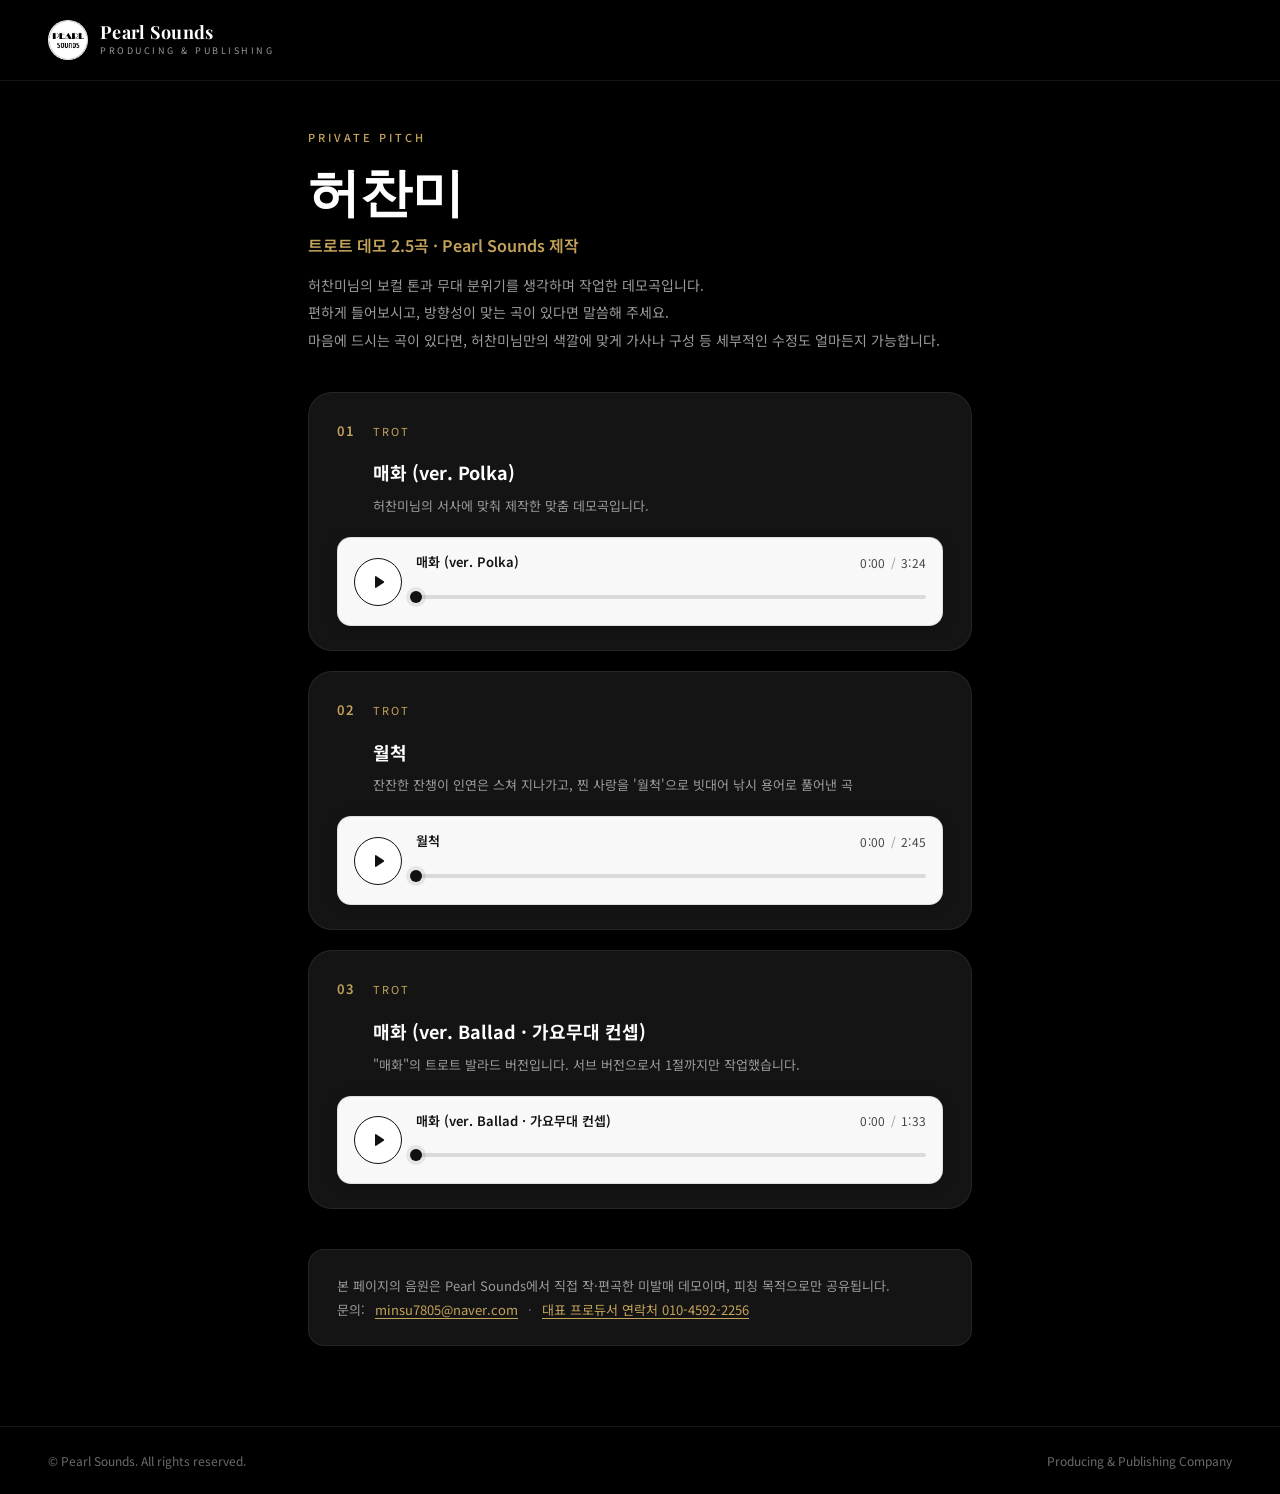
==== pitch/heochanmi/index.html @ 06e09bcd "피칭 폴더명 heochanni를 heochanmi로 수정하고 구 URL 리다이렉트 추가 Co-authored-by: Cursor <cursoragent@cursor.com>" ====
<!DOCTYPE html>
<html lang="ko">
<head>
  <meta charset="UTF-8">
  <meta name="viewport" content="width=device-width, initial-scale=1.0">
  <meta name="referrer" content="strict-origin-when-cross-origin">
  <meta name="robots" content="noindex, nofollow">
  <title>허찬미 · 데모 피칭 | Pearl Sounds</title>
  <link rel="icon" href="/images/logo.png" type="image/png">
  <link rel="preconnect" href="https://fonts.googleapis.com">
  <link rel="preconnect" href="https://fonts.gstatic.com" crossorigin>
  <link href="https://fonts.googleapis.com/css2?family=Noto+Sans+KR:wght@300;400;500;600;700&family=Playfair+Display:wght@600;700&display=swap" rel="stylesheet">
  <link rel="stylesheet" href="/styles.css">
</head>
<body class="pitch-page">

  <header class="pitch-header">
    <a href="/" class="logo">
      <img src="/images/logo.png" alt="" class="logo-icon" width="40" height="40">
      <span class="logo-text">
        <span class="logo-name">Pearl Sounds</span>
        <span class="logo-tagline">PRODUCING &amp; PUBLISHING</span>
      </span>
    </a>
  </header>

  <main class="pitch-main">
    <section class="pitch-hero">
      <span class="section-label">PRIVATE PITCH</span>
      <h1 class="pitch-title">허찬미</h1>
      <p class="pitch-lead">트로트 데모 2.5곡 · Pearl Sounds 제작</p>
      <div class="pitch-desc">
        <p>허찬미님의 보컬 톤과 무대 분위기를 생각하며 작업한 데모곡입니다.</p>
        <p>편하게 들어보시고, 방향성이 맞는 곡이 있다면 말씀해 주세요.</p>
        <p>마음에 드시는 곡이 있다면, 허찬미님만의 색깔에 맞게 가사나 구성 등 세부적인 수정도 얼마든지 가능합니다.</p>
      </div>
    </section>

    <section class="pitch-tracks">
      <div class="pitch-track-list" id="pitch-track-list"></div>
    </section>

    <section class="pitch-note">
      <p>본 페이지의 음원은 Pearl Sounds에서 직접 작·편곡한 미발매 데모이며, 피칭 목적으로만 공유됩니다.</p>
      <p class="pitch-contact">
        문의:
        <a href="mailto:minsu7805@naver.com">minsu7805@naver.com</a>
        <span class="pitch-contact-sep">·</span>
        <a href="tel:010-4592-2256">대표 프로듀서 연락처 010-4592-2256</a>
      </p>
    </section>
  </main>

  <footer class="footer pitch-footer">
    <span>© Pearl Sounds. All rights reserved.</span>
    <span>Producing &amp; Publishing Company</span>
  </footer>

  <script src="/audio-player.js"></script>
  <script src="/pitch/pitch.js"></script>
  <script src="/pitch/heochanmi/tracks.js"></script>
</body>
</html>
---- styles.css ----
/* ===== Reset & Variables ===== */
*, *::before, *::after {
  box-sizing: border-box;
  margin: 0;
  padding: 0;
}

:root {
  --bg: #000000;
  --bg-card: #141414;
  --bg-card-hover: #1a1a1a;
  --bg-glass: rgba(20, 20, 20, 0.75);
  --gold: #c4a35a;
  --gold-light: #d4b56a;
  --text: #ffffff;
  --text-muted: #9a9a9a;
  --text-dim: #6b6b6b;
  --border: rgba(255, 255, 255, 0.08);
  --border-light: rgba(255, 255, 255, 0.15);
  --radius: 16px;
  --radius-lg: 24px;
  --font-sans: 'Noto Sans KR', -apple-system, BlinkMacSystemFont, sans-serif;
  --font-serif: 'Playfair Display', Georgia, serif;
  --font-slogan: 'Cormorant Garamond', Georgia, serif;
  --max-width: 1200px;
  --header-h: 72px;
}

html {
  scroll-behavior: smooth;
}

body {
  font-family: var(--font-sans);
  background: var(--bg);
  color: var(--text);
  line-height: 1.6;
  -webkit-font-smoothing: antialiased;
}

a {
  color: inherit;
  text-decoration: none;
}

ul {
  list-style: none;
}

img {
  max-width: 100%;
  display: block;
}

/* ===== Header ===== */
.header {
  position: fixed;
  top: 0;
  left: 0;
  right: 0;
  z-index: 100;
  display: flex;
  align-items: center;
  justify-content: space-between;
  padding: 16px 48px;
  background: linear-gradient(to bottom, rgba(0,0,0,0.7) 0%, transparent 100%);
}

.logo {
  display: flex;
  align-items: center;
  gap: 12px;
}

.logo-icon {
  display: block;
  width: 40px;
  height: 40px;
  border-radius: 50%;
  object-fit: contain;
  flex-shrink: 0;
}

.logo-text {
  display: flex;
  flex-direction: column;
}

.logo-name {
  font-family: var(--font-serif);
  font-size: 18px;
  font-weight: 700;
  letter-spacing: 0.3px;
  line-height: 1.2;
}

.logo-tagline {
  font-size: 9px;
  letter-spacing: 2.5px;
  color: var(--text-muted);
  font-weight: 400;
}

.nav {
  display: flex;
  gap: 36px;
}

.nav a {
  font-size: 14px;
  color: var(--text-muted);
  transition: color 0.2s;
  letter-spacing: 0.3px;
}

.nav a:hover {
  color: var(--text);
}

.menu-toggle {
  display: none;
  flex-direction: column;
  gap: 5px;
  background: none;
  border: none;
  cursor: pointer;
  padding: 4px;
}

.menu-toggle span {
  display: block;
  width: 22px;
  height: 2px;
  background: var(--text);
  border-radius: 1px;
}

/* ===== Buttons ===== */
.btn {
  display: inline-flex;
  align-items: center;
  justify-content: center;
  padding: 14px 28px;
  border-radius: 50px;
  font-size: 14px;
  font-weight: 500;
  font-family: var(--font-sans);
  cursor: pointer;
  transition: all 0.25s ease;
  border: 1.5px solid transparent;
  white-space: nowrap;
}

.btn-primary {
  background: var(--gold);
  color: #1a1208;
  border-color: var(--gold);
}

.btn-primary:hover {
  background: var(--gold-light);
  border-color: var(--gold-light);
}

.btn-outline {
  background: transparent;
  color: var(--text);
  border-color: var(--border-light);
}

.btn-outline:hover {
  border-color: rgba(255,255,255,0.4);
  background: rgba(255,255,255,0.05);
}

.btn-full {
  width: 100%;
}

/* ===== Hero ===== */
.hero {
  position: relative;
  z-index: 1;
  min-height: 100vh;
  display: flex;
  align-items: center;
  justify-content: center;
  padding: calc(var(--header-h) + 60px) 48px 80px;
  background: transparent;
}

.hero::before {
  content: '';
  position: fixed;
  top: 0;
  left: 0;
  width: 100%;
  height: 100vh;
  background: url('images/hero-bg.png') center / cover no-repeat;
  opacity: 0.5;
  z-index: -1;
  pointer-events: none;
}

.hero-overlay {
  position: absolute;
  inset: 0;
  z-index: 0;
  background: linear-gradient(
    135deg,
    rgba(0, 0, 0, 0.6) 0%,
    rgba(0, 0, 0, 0.45) 50%,
    rgba(0, 0, 0, 0.55) 100%
  );
}

.hero-slogan {
  position: absolute;
  top: calc(var(--header-h) + 20px);
  left: 0;
  right: 0;
  width: 100%;
  margin: 0;
  padding: 0 48px;
  font-family: var(--font-slogan);
  font-size: clamp(28px, 4.5vw, 52px);
  font-weight: 300;
  letter-spacing: 0.12em;
  text-transform: uppercase;
  color: #ffffff;
  opacity: 0.7;
  line-height: 1.15;
  z-index: 0;
  pointer-events: none;
  text-align: center;
}

.hero-content {
  position: relative;
  z-index: 1;
  display: grid;
  grid-template-columns: 1fr 420px;
  gap: 48px;
  align-items: center;
  justify-items: center;
  max-width: var(--max-width);
  margin: 48px auto 0;
  width: 100%;
}

.hero-left {
  display: flex;
  flex-direction: column;
  align-items: flex-start;
  text-align: left;
  width: 100%;
  max-width: 520px;
}

.badge {
  display: inline-block;
  padding: 6px 16px;
  border: 1px solid var(--gold);
  border-radius: 50px;
  font-size: 12px;
  color: var(--gold);
  letter-spacing: 0.3px;
  margin-bottom: 24px;
}

.hero-title {
  font-size: clamp(32px, 4.5vw, 52px);
  font-weight: 700;
  line-height: 1.25;
  letter-spacing: -0.5px;
  margin-bottom: 20px;
  text-align: left;
}

.hero-desc {
  font-size: 14px;
  color: var(--text-muted);
  line-height: 1.8;
  max-width: 520px;
  margin: 0 0 32px;
  text-align: left;
}

.hero-buttons {
  display: flex;
  gap: 12px;
  flex-wrap: wrap;
  justify-content: flex-start;
}

/* Hero Card */
.hero-card {
  width: 100%;
  max-width: 420px;
  background: var(--bg-glass);
  backdrop-filter: blur(20px);
  -webkit-backdrop-filter: blur(20px);
  border: 1px solid var(--border);
  border-radius: var(--radius-lg);
  padding: 28px;
}

.hero-card-header {
  display: flex;
  justify-content: space-between;
  align-items: flex-start;
  margin-bottom: 20px;
}

.card-label {
  display: block;
  font-size: 12px;
  color: var(--text-dim);
  margin-bottom: 4px;
}

.card-title {
  font-size: 22px;
  font-weight: 700;
}

.headphone-icon {
  color: var(--text-muted);
  flex-shrink: 0;
}

.focus-list {
  display: flex;
  flex-direction: column;
  gap: 10px;
}

.focus-list li {
  display: flex;
  align-items: center;
  gap: 16px;
  background: rgba(0, 0, 0, 0.4);
  border: 1px solid var(--border);
  border-radius: 12px;
  padding: 14px 18px;
}

.focus-num {
  font-size: 13px;
  color: var(--text-dim);
  font-weight: 500;
  min-width: 22px;
}

.focus-list li div {
  display: flex;
  flex-direction: column;
  gap: 2px;
}

.focus-list li strong {
  font-size: 14px;
  font-weight: 600;
}

.focus-list li span {
  font-size: 12px;
  color: var(--text-muted);
}

/* ===== Main Sections ===== */
.main {
  position: relative;
  z-index: 2;
  background: var(--bg);
}

.section {
  padding: 80px 48px;
}

.section-inner {
  max-width: var(--max-width);
  margin: 0 auto;
}

.section-label {
  display: block;
  font-size: 11px;
  letter-spacing: 3px;
  color: var(--gold);
  font-weight: 500;
  margin-bottom: 12px;
}

.section-title {
  font-size: clamp(28px, 3.5vw, 40px);
  font-weight: 700;
  line-height: 1.3;
  letter-spacing: -0.3px;
}

/* ===== About ===== */
.about-grid {
  display: grid;
  grid-template-columns: 280px 1fr;
  gap: 60px;
  align-items: start;
}

.about-right p {
  font-size: 14px;
  color: var(--text-muted);
  line-height: 1.9;
  margin-bottom: 20px;
}

.about-right p:last-child {
  margin-bottom: 0;
}

/* ===== Services ===== */
.services .section-title {
  margin-bottom: 16px;
}

.services-note {
  margin-bottom: 32px;
  padding: 24px 28px;
  background: var(--bg-card);
  border: 1px solid var(--border);
  border-radius: var(--radius);
}

.services-note p {
  font-size: 13px;
  color: var(--text-muted);
  line-height: 1.8;
  margin-bottom: 10px;
}

.services-note p:last-child {
  margin-bottom: 0;
}

.services-grid {
  display: grid;
  grid-template-columns: repeat(3, 1fr);
  gap: 16px;
}

.service-card {
  background: var(--bg-card);
  border: 1px solid var(--border);
  border-radius: var(--radius);
  padding: 28px;
  transition: background 0.2s, border-color 0.2s;
}

.service-card:hover {
  background: var(--bg-card-hover);
  border-color: rgba(255,255,255,0.12);
}

.service-icon {
  width: 20px;
  height: 20px;
  color: var(--gold);
  margin-bottom: 16px;
}

.service-card h3 {
  font-size: 16px;
  font-weight: 600;
  margin-bottom: 10px;
}

.service-card p {
  font-size: 13px;
  color: var(--text-muted);
  line-height: 1.7;
}

/* ===== Portfolio ===== */
.portfolio .section-title {
  margin-bottom: 12px;
}

.portfolio-desc {
  font-size: 14px;
  color: var(--text-muted);
  margin-bottom: 40px;
}

.portfolio-list {
  display: flex;
  flex-direction: column;
  gap: 24px;
}

.portfolio-item {
  display: flex;
  flex-direction: column;
  gap: 20px;
}

.portfolio-section-header {
  display: flex;
  flex-direction: column;
  gap: 8px;
}

.portfolio-section-title,
.youtube-section-title {
  font-size: clamp(20px, 2.5vw, 28px);
  font-weight: 700;
  letter-spacing: -0.3px;
  color: var(--text);
}

.portfolio-section-lead {
  font-size: 16px;
  font-weight: 600;
  color: var(--text);
  line-height: 1.7;
}

.portfolio-section-desc {
  font-size: 13px;
  color: var(--text-muted);
  line-height: 1.7;
}

.portfolio-card {
  display: grid;
  grid-template-columns: 260px 1fr;
  gap: 28px;
  align-items: center;
  background: var(--bg-card);
  border: 1px solid var(--border);
  border-radius: var(--radius);
  padding: 24px 28px;
  transition: background 0.2s, border-color 0.2s;
}

.portfolio-card:hover {
  background: var(--bg-card-hover);
  border-color: rgba(255, 255, 255, 0.12);
}

.portfolio-tag {
  display: inline-block;
  font-size: 11px;
  letter-spacing: 2px;
  color: var(--gold);
  text-transform: uppercase;
  margin-bottom: 10px;
}

.portfolio-info h3 {
  font-size: 18px;
  font-weight: 700;
  margin-bottom: 8px;
}

.portfolio-info p {
  font-size: 13px;
  color: var(--text-muted);
  line-height: 1.7;
}

.portfolio-player {
  width: 100%;
  min-width: 0;
}

.portfolio-iframe {
  width: 100%;
  height: 166px;
  border: none;
  border-radius: 12px;
  display: block;
}

.portfolio-placeholder {
  display: flex;
  align-items: center;
  justify-content: center;
  min-height: 120px;
  padding: 20px;
  border: 1px dashed var(--border-light);
  border-radius: 12px;
  font-size: 13px;
  color: var(--text-dim);
  text-align: center;
  line-height: 1.7;
}

.portfolio-placeholder code {
  color: var(--gold);
  font-size: 12px;
}

.soundcloud-sections {
  display: flex;
  flex-direction: column;
  gap: 16px;
}

.soundcloud-featured {
  width: 100%;
}

.soundcloud-featured .portfolio-card--wide {
  grid-template-columns: 1fr;
  gap: 14px;
  align-items: stretch;
}

.soundcloud-featured .portfolio-info {
  display: flex;
  flex-wrap: wrap;
  align-items: baseline;
  gap: 8px 16px;
}

.soundcloud-featured .portfolio-info h3 {
  margin-bottom: 0;
}

.soundcloud-featured .portfolio-info p {
  flex: 1 1 100%;
  margin: 0;
}

.portfolio-card--wide {
  grid-template-columns: minmax(220px, 280px) 1fr;
  align-items: center;
}

.soundcloud-grid {
  display: grid;
  grid-template-columns: repeat(2, 1fr);
  gap: 16px;
}

.portfolio-card--compact {
  grid-template-columns: minmax(170px, 230px) 1fr;
  gap: 18px;
  align-items: center;
  padding: 20px 22px;
}

.portfolio-card--compact .portfolio-tag {
  margin-bottom: 8px;
}

.portfolio-card--compact .portfolio-info h3 {
  font-size: 16px;
  margin-bottom: 6px;
}

.portfolio-card--compact .portfolio-info p {
  font-size: 13px;
  line-height: 1.6;
}

.portfolio-card--compact .portfolio-iframe {
  height: 150px;
}

.portfolio-card--compact .portfolio-placeholder {
  min-height: 120px;
  padding: 16px;
}

/* ===== Custom Audio Player ===== */
.custom-audio {
  width: 100%;
}

.custom-audio__native {
  display: none;
}

.custom-audio__card {
  display: flex;
  align-items: center;
  gap: 14px;
  width: 100%;
  padding: 14px 16px;
  background: #f8f8f8;
  border: 1px solid rgba(0, 0, 0, 0.1);
  border-radius: 14px;
  box-shadow: 0 2px 12px rgba(0, 0, 0, 0.18);
}

.custom-audio__play {
  position: relative;
  flex-shrink: 0;
  display: inline-flex;
  align-items: center;
  justify-content: center;
  width: 48px;
  height: 48px;
  padding: 0;
  border: 1.5px solid #111111;
  border-radius: 50%;
  background: #ffffff;
  color: #111111;
  cursor: pointer;
  transition: background 0.2s ease, transform 0.15s ease;
  -webkit-tap-highlight-color: transparent;
  touch-action: manipulation;
}

.custom-audio__play:hover {
  background: #eeeeee;
}

.custom-audio__play:active {
  transform: scale(0.96);
}

.custom-audio__icon {
  width: 18px;
  height: 18px;
}

.custom-audio__icon--pause,
.custom-audio__spinner {
  display: none;
}

.custom-audio.is-playing .custom-audio__icon--play {
  display: none;
}

.custom-audio.is-playing .custom-audio__icon--pause {
  display: block;
}

.custom-audio.is-loading .custom-audio__icon {
  display: none;
}

.custom-audio.is-loading .custom-audio__spinner {
  display: block;
  width: 18px;
  height: 18px;
  border: 2px solid rgba(0, 0, 0, 0.15);
  border-top-color: #111111;
  border-radius: 50%;
  animation: custom-audio-spin 0.8s linear infinite;
}

@keyframes custom-audio-spin {
  to { transform: rotate(360deg); }
}

.custom-audio__body {
  flex: 1;
  min-width: 0;
  display: flex;
  flex-direction: column;
  gap: 10px;
}

.custom-audio__meta {
  display: flex;
  align-items: center;
  justify-content: space-between;
  gap: 12px;
}

.custom-audio__title {
  font-size: 13px;
  font-weight: 600;
  color: #111111;
  white-space: nowrap;
  overflow: hidden;
  text-overflow: ellipsis;
}

.custom-audio__time {
  flex-shrink: 0;
  font-size: 12px;
  font-variant-numeric: tabular-nums;
  color: rgba(0, 0, 0, 0.72);
  letter-spacing: 0.02em;
}

.custom-audio__time-sep {
  margin: 0 2px;
  opacity: 0.55;
}

.custom-audio__progress {
  position: relative;
  height: 28px;
  display: flex;
  align-items: center;
  cursor: pointer;
  touch-action: none;
  -webkit-tap-highlight-color: transparent;
  user-select: none;
  -webkit-user-select: none;
}

.custom-audio:not(.is-ready):not(.is-playing) .custom-audio__progress {
  opacity: 0.55;
  pointer-events: none;
}

.custom-audio__progress-track {
  position: relative;
  width: 100%;
  height: 4px;
  background: rgba(0, 0, 0, 0.12);
  border-radius: 999px;
  overflow: visible;
}

.custom-audio__progress-fill {
  position: absolute;
  top: 0;
  left: 0;
  height: 100%;
  width: 0;
  background: #111111;
  border-radius: inherit;
  pointer-events: none;
}

.custom-audio__progress-thumb {
  position: absolute;
  top: 50%;
  left: 0;
  width: 12px;
  height: 12px;
  margin-top: -6px;
  margin-left: -6px;
  background: #111111;
  border-radius: 50%;
  box-shadow: 0 0 0 4px rgba(0, 0, 0, 0.08);
  pointer-events: none;
  transition: transform 0.15s ease;
}

.custom-audio.is-seeking .custom-audio__progress-thumb,
.custom-audio__progress:hover .custom-audio__progress-thumb {
  transform: scale(1.15);
}

.custom-audio__error {
  display: none;
  margin-top: 8px;
  font-size: 12px;
  color: rgba(0, 0, 0, 0.55);
}

.custom-audio.is-error .custom-audio__error {
  display: block;
}

.custom-audio.is-error .custom-audio__card {
  border-color: rgba(180, 40, 40, 0.35);
  background: #fff5f5;
}

@media (max-width: 768px) {
  .custom-audio__card {
    gap: 12px;
    padding: 12px 14px;
  }

  .custom-audio__play {
    width: 44px;
    height: 44px;
  }

  .custom-audio__meta {
    flex-direction: column;
    align-items: flex-start;
    gap: 4px;
  }

  .custom-audio__title {
    width: 100%;
    font-size: 12px;
  }

  .custom-audio__progress {
    height: 32px;
  }

  .custom-audio__progress-track {
    height: 5px;
  }

  .custom-audio__progress-thumb {
    width: 14px;
    height: 14px;
    margin-top: -7px;
    margin-left: -7px;
  }
}

/* ===== Pitch Page (허찬미) ===== */
.pitch-page {
  min-height: 100vh;
}

.pitch-header {
  position: sticky;
  top: 0;
  z-index: 100;
  display: flex;
  align-items: center;
  padding: 20px 48px;
  background: rgba(0, 0, 0, 0.92);
  backdrop-filter: blur(12px);
  border-bottom: 1px solid var(--border);
}

.pitch-main {
  max-width: 760px;
  margin: 0 auto;
  padding: 48px 48px 80px;
}

.pitch-hero {
  margin-bottom: 40px;
}

.pitch-title {
  font-family: var(--font-serif);
  font-size: clamp(36px, 6vw, 52px);
  font-weight: 700;
  line-height: 1.2;
  margin-bottom: 12px;
}

.pitch-lead {
  font-size: 16px;
  font-weight: 600;
  color: var(--gold);
  margin-bottom: 16px;
}

.pitch-desc {
  font-size: 14px;
  color: var(--text-muted);
  line-height: 1.55;
}

.pitch-desc p + p {
  margin-top: 6px;
}

.pitch-track-list {
  display: flex;
  flex-direction: column;
  gap: 20px;
}

.pitch-track-card {
  background: var(--bg-card);
  border: 1px solid var(--border);
  border-radius: var(--radius-lg);
  padding: 24px 28px;
  display: flex;
  flex-direction: column;
  gap: 20px;
}

.pitch-track-head {
  display: flex;
  gap: 18px;
  align-items: flex-start;
}

.pitch-track-num {
  flex-shrink: 0;
  font-size: 13px;
  font-weight: 600;
  color: var(--gold);
  letter-spacing: 0.08em;
  padding-top: 4px;
}

.pitch-track-info h2 {
  font-size: 18px;
  font-weight: 700;
  margin: 8px 0;
}

.pitch-track-info p {
  font-size: 13px;
  color: var(--text-muted);
  line-height: 1.7;
}

.pitch-track-info p + p {
  margin-top: 8px;
}

.pitch-track-player {
  width: 100%;
}

.pitch-note {
  margin-top: 40px;
  padding: 24px 28px;
  background: var(--bg-card);
  border: 1px solid var(--border);
  border-radius: var(--radius);
}

.pitch-note p {
  font-size: 13px;
  color: var(--text-muted);
  line-height: 1.8;
}

.pitch-note a {
  color: var(--gold);
  text-decoration: underline;
  text-underline-offset: 3px;
}

.pitch-contact {
  display: flex;
  flex-wrap: wrap;
  align-items: center;
  gap: 6px 10px;
}

.pitch-contact-sep {
  color: var(--text-dim);
}

.pitch-footer {
  margin-top: auto;
}

@media (max-width: 768px) {
  .pitch-header {
    padding: 16px 24px;
  }

  .pitch-main {
    padding: 32px 24px 60px;
  }

  .pitch-track-card {
    padding: 20px 22px;
  }

  .pitch-track-head {
    gap: 14px;
  }
}

/* ===== YouTube Previews ===== */
.youtube-section {
  display: flex;
  flex-direction: column;
  gap: 20px;
}

.youtube-grid {
  display: grid;
  grid-template-columns: repeat(3, 1fr);
  gap: 16px;
}

.youtube-card {
  background: var(--bg-card);
  border: 1px solid var(--border);
  border-radius: var(--radius);
  overflow: hidden;
  transition: border-color 0.2s;
}

.youtube-card:hover {
  border-color: rgba(255, 255, 255, 0.12);
}

.youtube-embed {
  position: relative;
  width: 100%;
  padding-bottom: 56.25%;
  background: #000;
}

.youtube-embed iframe {
  position: absolute;
  inset: 0;
  width: 100%;
  height: 100%;
  border: none;
}

.youtube-title {
  padding: 14px 16px;
  font-size: 13px;
  color: var(--text-muted);
}

.youtube-placeholder {
  display: flex;
  align-items: center;
  justify-content: center;
  min-height: 160px;
  padding: 20px;
  font-size: 12px;
  color: var(--text-dim);
  text-align: center;
  line-height: 1.7;
  background: rgba(0, 0, 0, 0.3);
}

.youtube-placeholder code {
  color: var(--gold);
  font-size: 11px;
}

/* ===== Artists ===== */
.artists-box {
  display: grid;
  grid-template-columns: 1fr 380px;
  gap: 48px;
  align-items: center;
  background: var(--bg-card);
  border: 1px solid var(--border);
  border-radius: var(--radius-lg);
  padding: 48px;
}

.artists-desc {
  font-size: 14px;
  color: var(--text-muted);
  line-height: 1.8;
  margin-top: 20px;
}

.artists-desc + .artists-desc {
  margin-top: 14px;
}

.proposal-card {
  background: #f5f0e8;
  color: #1a1a1a;
  border-radius: var(--radius);
  padding: 32px;
}

.proposal-card h3 {
  font-size: 18px;
  font-weight: 700;
  margin-bottom: 20px;
}

.proposal-card ul {
  list-style: disc;
  padding-left: 20px;
}

.proposal-card li {
  font-size: 13px;
  line-height: 1.8;
  margin-bottom: 6px;
  color: #333;
}

.proposal-card li:last-child {
  margin-bottom: 0;
}

/* ===== Contact ===== */
.contact-grid {
  display: grid;
  grid-template-columns: 240px 1fr;
  gap: 48px;
  align-items: start;
}

.contact-box {
  background: var(--bg-card);
  border: 1px solid var(--border);
  border-radius: var(--radius-lg);
  padding: 40px;
}

.contact-box p {
  font-size: 14px;
  color: var(--text-muted);
  line-height: 1.8;
  margin-bottom: 28px;
}

.contact-buttons {
  display: flex;
  flex-direction: row;
  flex-wrap: wrap;
  align-items: center;
  gap: 12px;
}

.contact-btn {
  width: auto;
  max-width: 100%;
  padding: 12px 20px;
  font-size: 13px;
  white-space: nowrap;
}

/* ===== Footer ===== */
.footer {
  position: relative;
  z-index: 2;
  display: flex;
  justify-content: space-between;
  align-items: center;
  padding: 24px 48px;
  border-top: 1px solid var(--border);
  background: var(--bg);
  font-size: 12px;
  color: var(--text-dim);
}

/* ===== Responsive ===== */
@media (max-width: 1024px) {
  .hero-content {
    grid-template-columns: 1fr;
    gap: 40px;
  }

  .hero-card {
    max-width: 480px;
    margin: 0 auto;
  }

  .about-grid {
    grid-template-columns: 1fr;
    gap: 24px;
  }

  .services-grid {
    grid-template-columns: repeat(2, 1fr);
  }

  .portfolio-card {
    grid-template-columns: 1fr;
    gap: 20px;
  }

  .portfolio-card--wide {
    grid-template-columns: 1fr;
    gap: 20px;
  }

  .soundcloud-grid {
    grid-template-columns: 1fr;
  }

  .youtube-grid {
    grid-template-columns: repeat(2, 1fr);
  }

  .artists-box {
    grid-template-columns: 1fr;
    gap: 32px;
  }

  .contact-grid {
    grid-template-columns: 1fr;
    gap: 24px;
  }
}

@media (max-width: 768px) {
  .header {
    padding: 16px 24px;
  }

  .nav {
    display: none;
    position: absolute;
    top: 100%;
    left: 0;
    right: 0;
    flex-direction: column;
    gap: 0;
    background: rgba(0,0,0,0.95);
    backdrop-filter: blur(12px);
    padding: 16px 24px;
    border-bottom: 1px solid var(--border);
  }

  .nav.open {
    display: flex;
  }

  .nav a {
    padding: 12px 0;
    border-bottom: 1px solid var(--border);
  }

  .nav a:last-child {
    border-bottom: none;
  }

  .menu-toggle {
    display: flex;
  }

  .hero {
    padding: calc(var(--header-h) + 24px) 24px 48px;
  }

  .hero-slogan {
    padding: 0 24px;
    font-size: clamp(22px, 6vw, 32px);
    letter-spacing: 0.08em;
    top: calc(var(--header-h) + 12px);
  }

  .section {
    padding: 60px 24px;
  }

  .services-grid {
    grid-template-columns: 1fr;
  }

  .youtube-grid {
    grid-template-columns: 1fr;
  }

  .artists-box {
    padding: 32px 24px;
  }

  .contact-box {
    padding: 28px 24px;
  }

  .footer {
    flex-direction: column;
    gap: 8px;
    text-align: center;
    padding: 24px;
  }
}
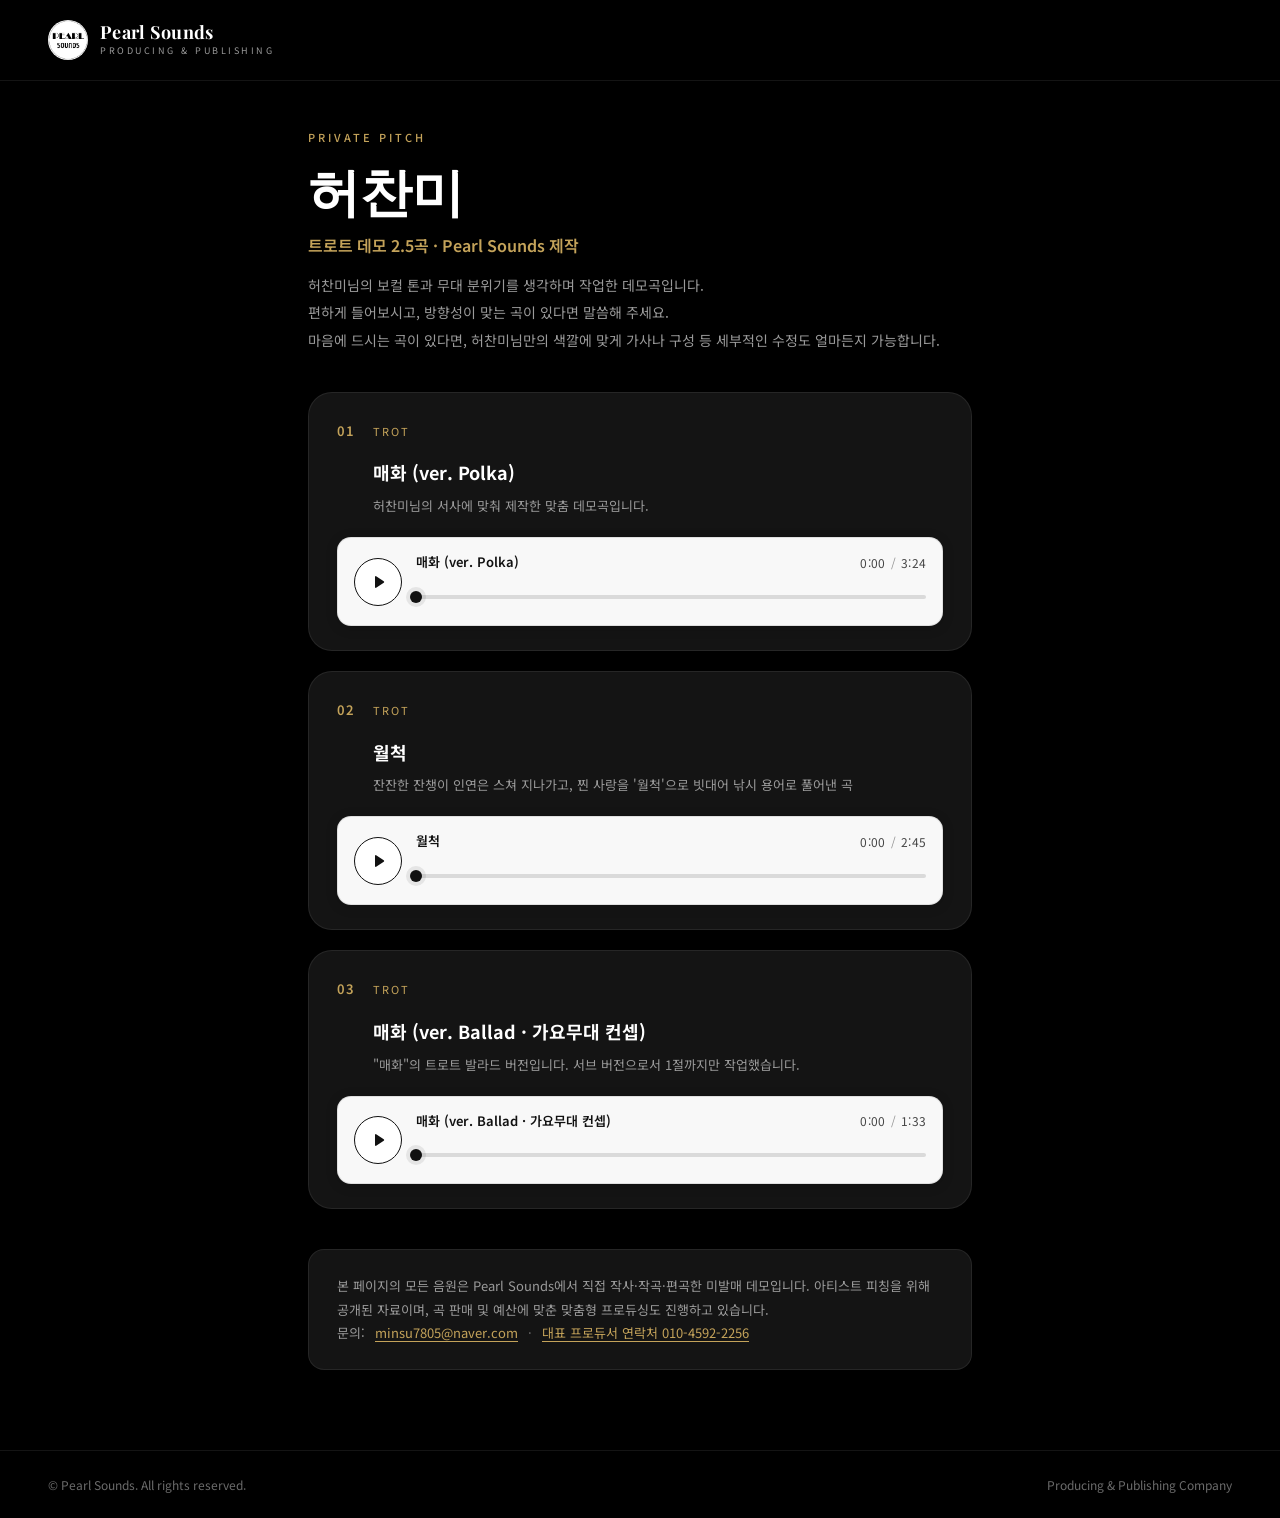
==== commit bbc080f3: "피칭 페이지 안내 문구 업데이트 Co-authored-by: Cursor <cursoragent@cursor.com>" ====
--- a/pitch/heochanmi/index.html
+++ b/pitch/heochanmi/index.html
@@ -41,7 +41,7 @@
     </section>
 
     <section class="pitch-note">
-      <p>본 페이지의 음원은 Pearl Sounds에서 직접 작·편곡한 미발매 데모이며, 피칭 목적으로만 공유됩니다.</p>
+      <p>본 페이지의 모든 음원은 Pearl Sounds에서 직접 작사·작곡·편곡한 미발매 데모입니다. 아티스트 피칭을 위해 공개된 자료이며, 곡 판매 및 예산에 맞춘 맞춤형 프로듀싱도 진행하고 있습니다.</p>
       <p class="pitch-contact">
         문의:
         <a href="mailto:minsu7805@naver.com">minsu7805@naver.com</a>
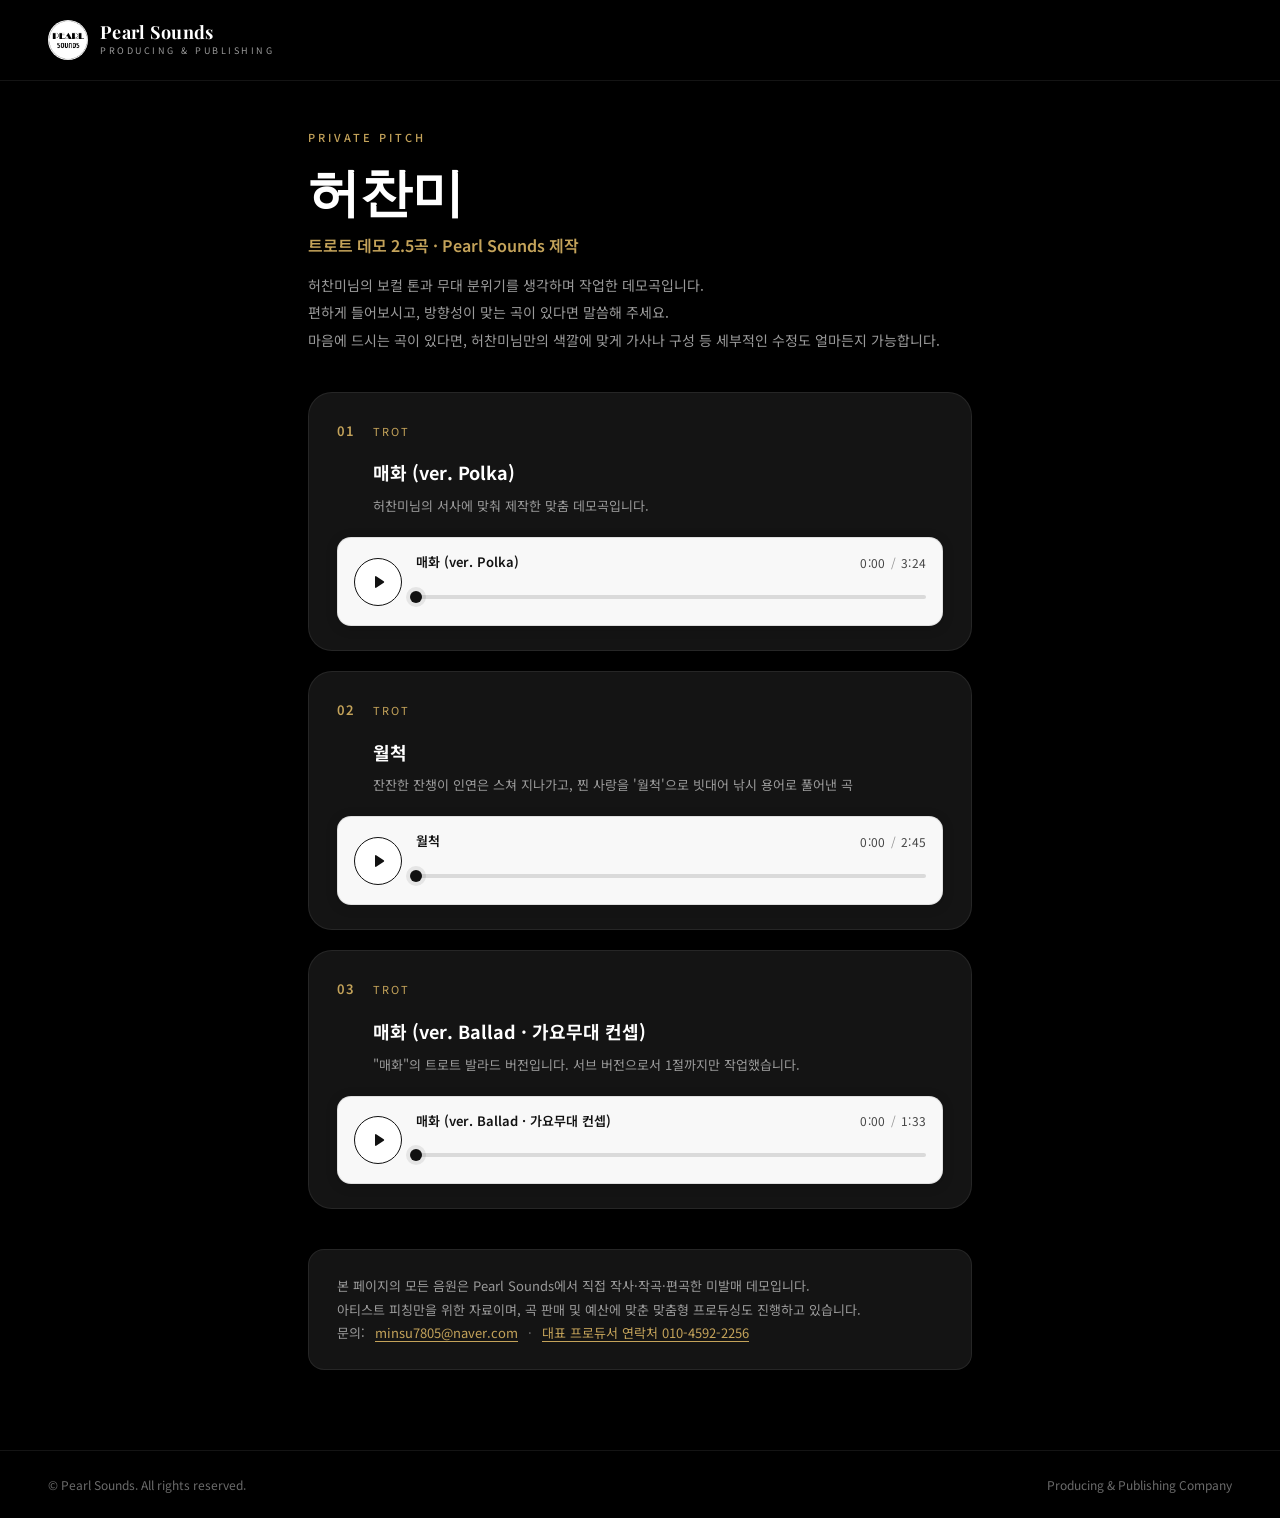
==== commit ea99782b: "피칭 페이지 안내 문구 2줄로 수정 Co-authored-by: Cursor <cursoragent@cursor.com>" ====
--- a/pitch/heochanmi/index.html
+++ b/pitch/heochanmi/index.html
@@ -41,7 +41,8 @@
     </section>
 
     <section class="pitch-note">
-      <p>본 페이지의 모든 음원은 Pearl Sounds에서 직접 작사·작곡·편곡한 미발매 데모입니다. 아티스트 피칭을 위해 공개된 자료이며, 곡 판매 및 예산에 맞춘 맞춤형 프로듀싱도 진행하고 있습니다.</p>
+      <p>본 페이지의 모든 음원은 Pearl Sounds에서 직접 작사·작곡·편곡한 미발매 데모입니다.</p>
+      <p>아티스트 피칭만을 위한 자료이며, 곡 판매 및 예산에 맞춘 맞춤형 프로듀싱도 진행하고 있습니다.</p>
       <p class="pitch-contact">
         문의:
         <a href="mailto:minsu7805@naver.com">minsu7805@naver.com</a>
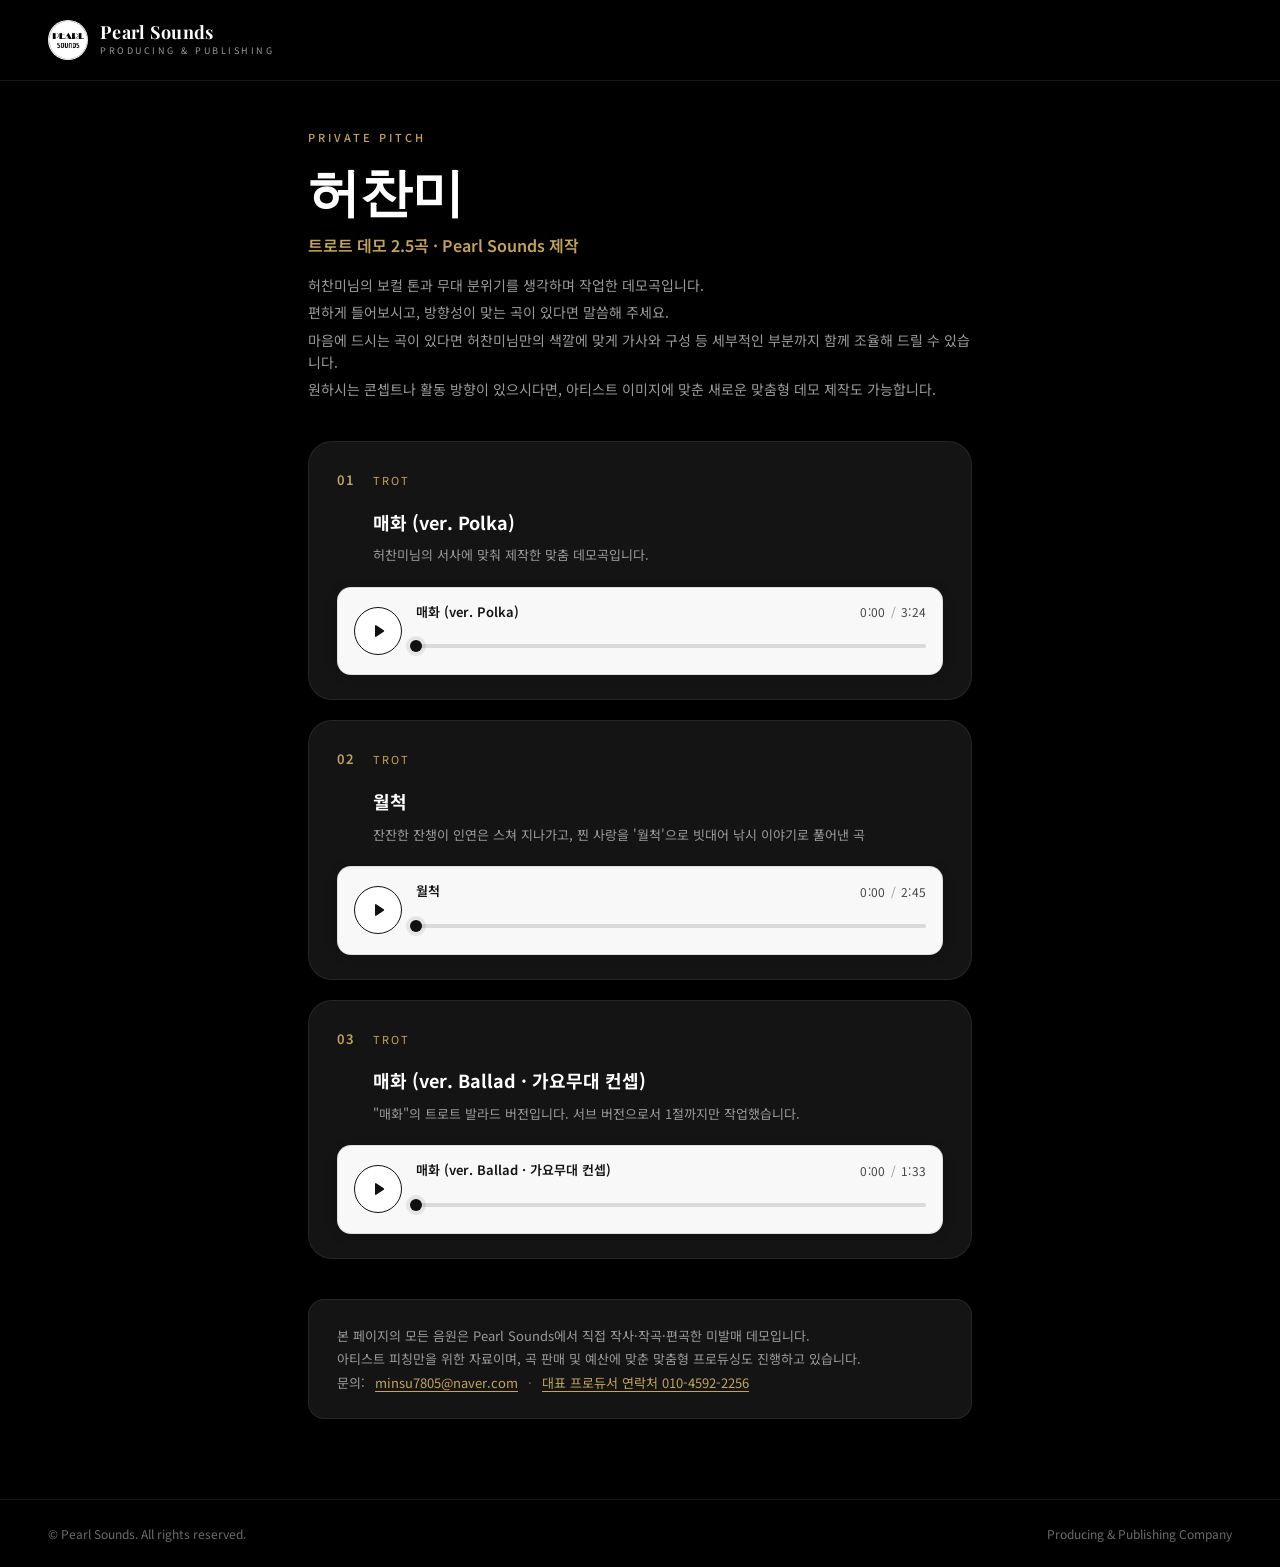
==== commit cbf41296: "피칭 페이지 소개 문구 및 월척 트랙 설명 수정 Co-authored-by: Cursor <cursoragent@cursor.com>" ====
--- a/pitch/heochanmi/index.html
+++ b/pitch/heochanmi/index.html
@@ -32,7 +32,8 @@
       <div class="pitch-desc">
         <p>허찬미님의 보컬 톤과 무대 분위기를 생각하며 작업한 데모곡입니다.</p>
         <p>편하게 들어보시고, 방향성이 맞는 곡이 있다면 말씀해 주세요.</p>
-        <p>마음에 드시는 곡이 있다면, 허찬미님만의 색깔에 맞게 가사나 구성 등 세부적인 수정도 얼마든지 가능합니다.</p>
+        <p>마음에 드시는 곡이 있다면 허찬미님만의 색깔에 맞게 가사와 구성 등 세부적인 부분까지 함께 조율해 드릴 수 있습니다.</p>
+        <p>원하시는 콘셉트나 활동 방향이 있으시다면, 아티스트 이미지에 맞춘 새로운 맞춤형 데모 제작도 가능합니다.</p>
       </div>
     </section>
 
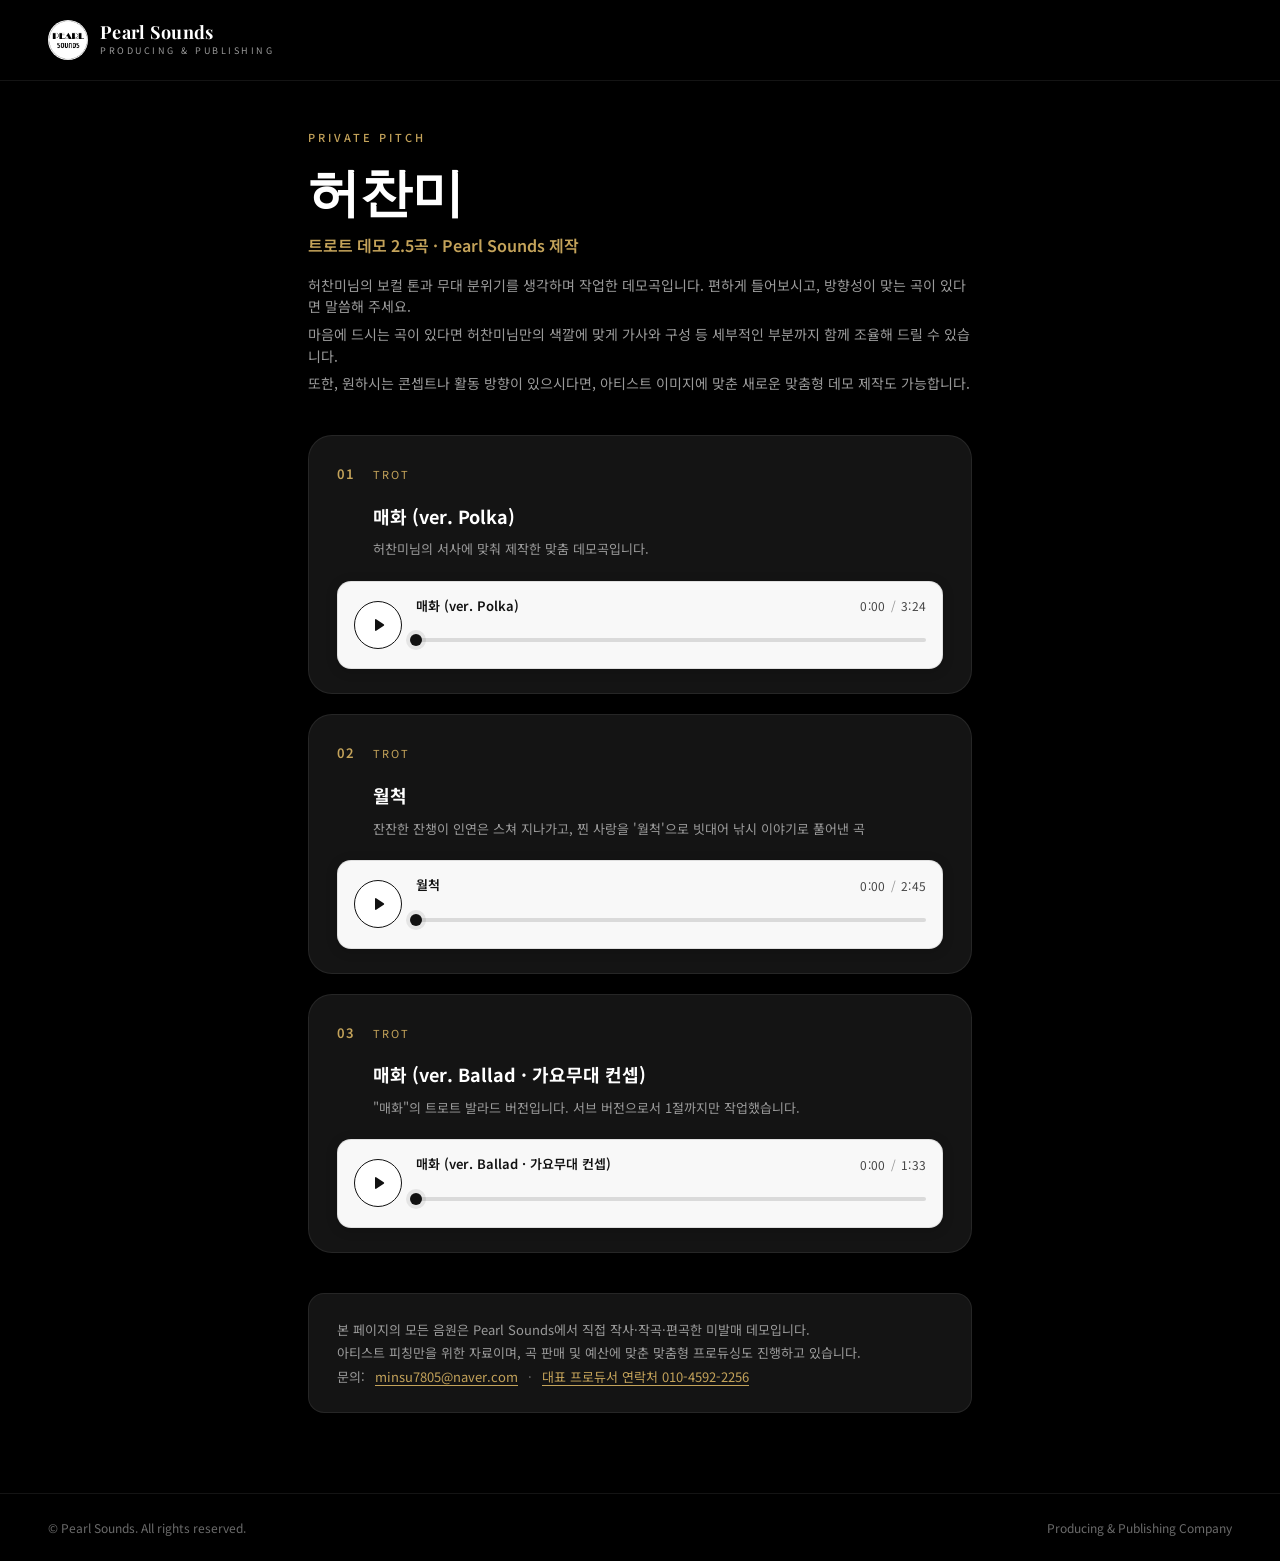
==== commit 9fab22d8: "피칭 페이지 소개 문구 3줄로 정리 Co-authored-by: Cursor <cursoragent@cursor.com>" ====
--- a/pitch/heochanmi/index.html
+++ b/pitch/heochanmi/index.html
@@ -30,10 +30,9 @@
       <h1 class="pitch-title">허찬미</h1>
       <p class="pitch-lead">트로트 데모 2.5곡 · Pearl Sounds 제작</p>
       <div class="pitch-desc">
-        <p>허찬미님의 보컬 톤과 무대 분위기를 생각하며 작업한 데모곡입니다.</p>
-        <p>편하게 들어보시고, 방향성이 맞는 곡이 있다면 말씀해 주세요.</p>
+        <p>허찬미님의 보컬 톤과 무대 분위기를 생각하며 작업한 데모곡입니다. 편하게 들어보시고, 방향성이 맞는 곡이 있다면 말씀해 주세요.</p>
         <p>마음에 드시는 곡이 있다면 허찬미님만의 색깔에 맞게 가사와 구성 등 세부적인 부분까지 함께 조율해 드릴 수 있습니다.</p>
-        <p>원하시는 콘셉트나 활동 방향이 있으시다면, 아티스트 이미지에 맞춘 새로운 맞춤형 데모 제작도 가능합니다.</p>
+        <p>또한, 원하시는 콘셉트나 활동 방향이 있으시다면, 아티스트 이미지에 맞춘 새로운 맞춤형 데모 제작도 가능합니다.</p>
       </div>
     </section>
 
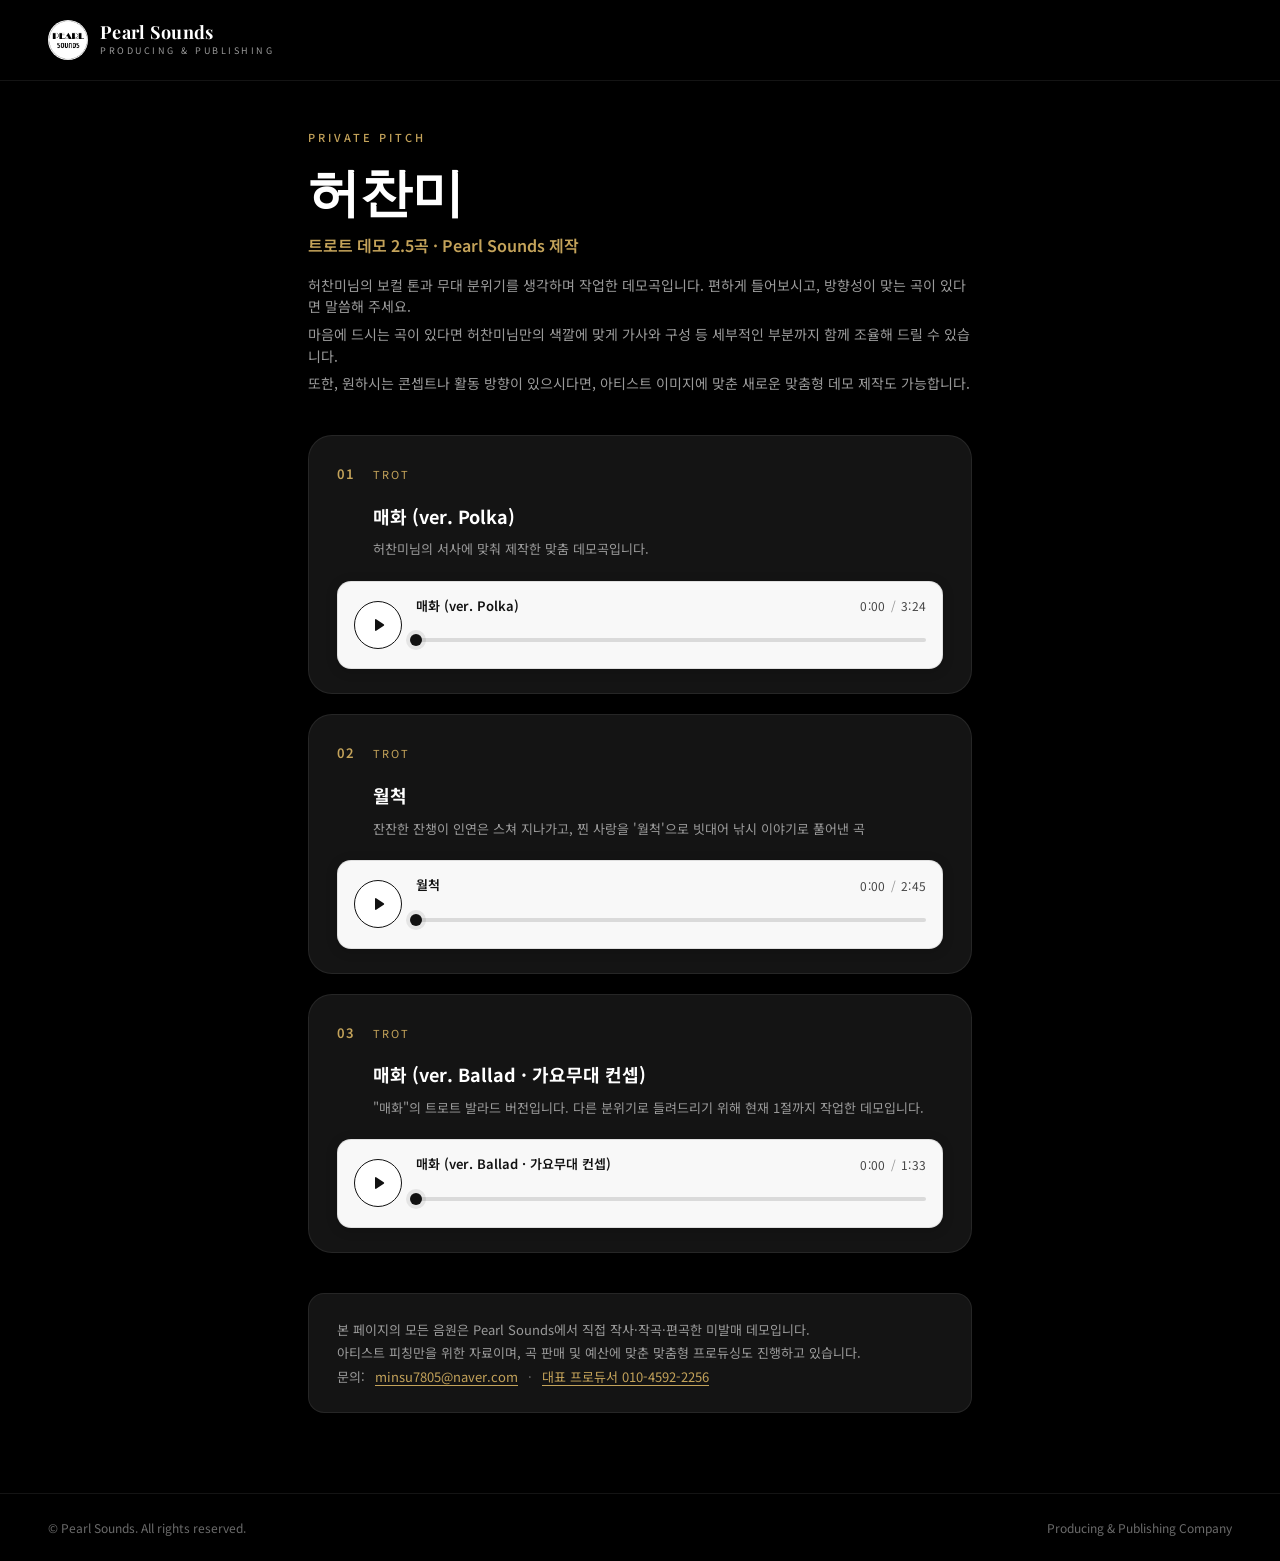
==== commit 1d6be8bb: "대표 프로듀서 연락처 문구 간소화 Co-authored-by: Cursor <cursoragent@cursor.com>" ====
--- a/pitch/heochanmi/index.html
+++ b/pitch/heochanmi/index.html
@@ -47,7 +47,7 @@
         문의:
         <a href="mailto:minsu7805@naver.com">minsu7805@naver.com</a>
         <span class="pitch-contact-sep">·</span>
-        <a href="tel:010-4592-2256">대표 프로듀서 연락처 010-4592-2256</a>
+        <a href="tel:010-4592-2256">대표 프로듀서 010-4592-2256</a>
       </p>
     </section>
   </main>
